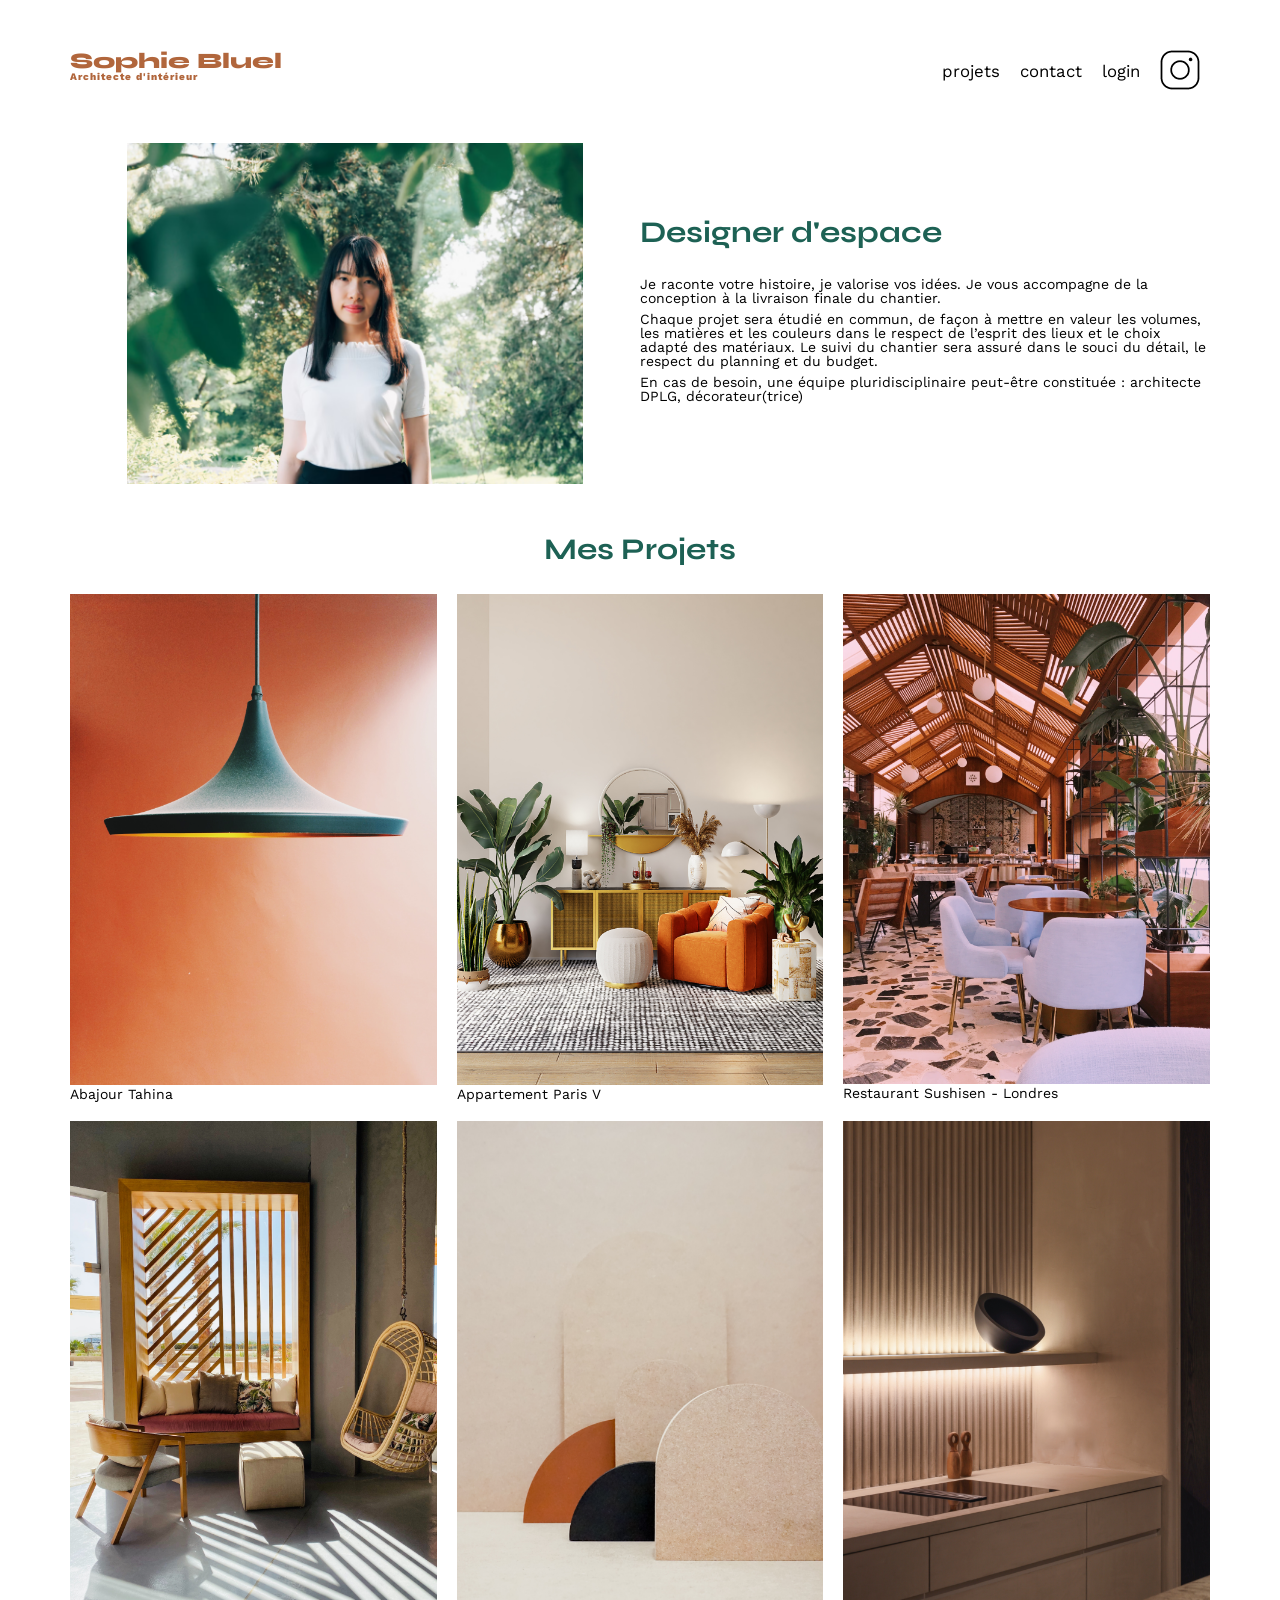
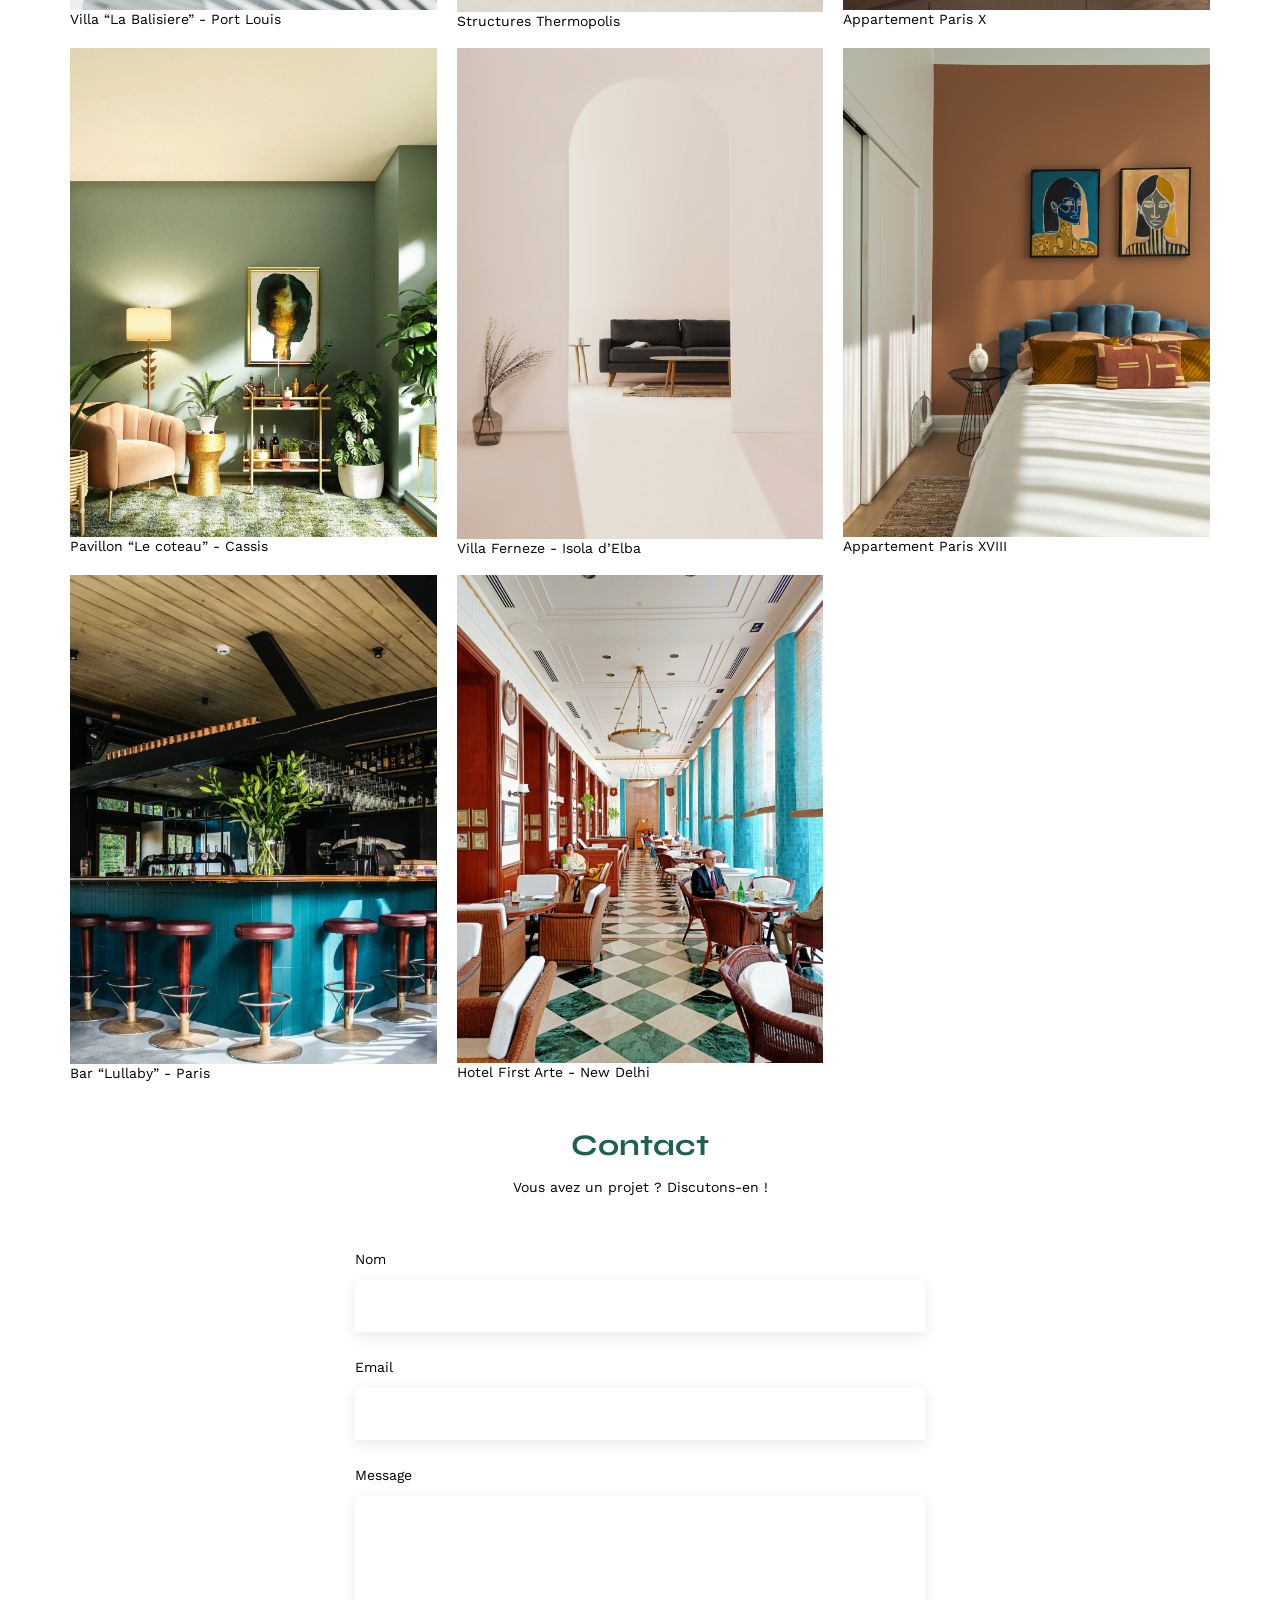
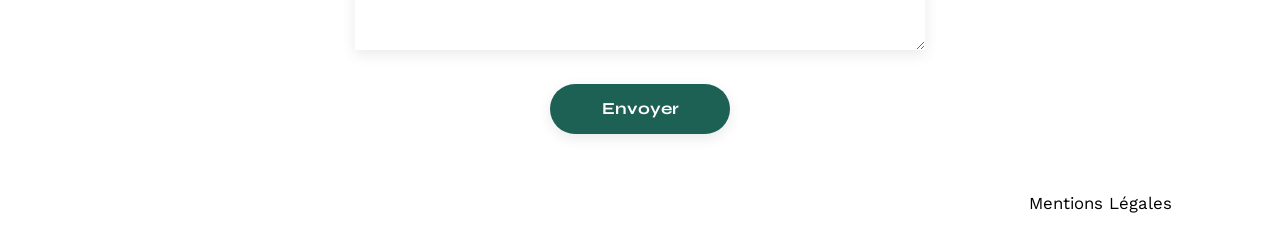
==== FrontEnd/index.html @ 1330e0c8 "init 1" ====
<!DOCTYPE html>
<html lang="fr">
<head>
	<meta charset="UTF-8">
	<title>Sophie Bluel - Architecte d'intérieur</title>
	<meta name="viewport" content="width=device-width, initial-scale=1.0">
	<link rel="preconnect" href="https://fonts.googleapis.com">
	<link rel="preconnect" href="https://fonts.gstatic.com" crossorigin>
	<link href="https://fonts.googleapis.com/css2?family=Syne:wght@700;800&family=Work+Sans&display=swap" rel="stylesheet">
	<meta name="description" content="">
	<link rel="stylesheet" href="./assets/style.css">
</head>
<body>
<header>
	<h1>Sophie Bluel <span>Architecte d'intérieur</span></h1>
	<nav>
		<ul>
			<li>projets</li>
			<li>contact</li>
			<li>login</li>
			<li><img src="./assets/icons/instagram.png" alt="Instagram"></li>
		</ul>
	</nav>
</header>
<main>
	<section id="introduction">
		<figure>
			<img src="./assets/images/sophie-bluel.png" alt="">
		</figure>
		<article>
			<h2>Designer d'espace</h2>
			<p>Je raconte votre histoire, je valorise vos idées. Je vous accompagne de la conception à la livraison finale du chantier.</p>
			<p>Chaque projet sera étudié en commun, de façon à mettre en valeur les volumes, les matières et les couleurs dans le respect de l’esprit des lieux et le choix adapté des matériaux. Le suivi du chantier sera assuré dans le souci du détail, le respect du planning et du budget.</p>
			<p>En cas de besoin, une équipe pluridisciplinaire peut-être constituée : architecte DPLG, décorateur(trice)</p>
		</article>
	</section>
	<section id="portfolio">
		<h2>Mes Projets</h2>
		<div class="gallery">
			<figure>
				<img src="assets/images/abajour-tahina.png" alt="Abajour Tahina">
				<figcaption>Abajour Tahina</figcaption>
			</figure>
			<figure>
				<img src="assets/images/appartement-paris-v.png" alt="Appartement Paris V">
				<figcaption>Appartement Paris V</figcaption>
			</figure>
			<figure>
				<img src="assets/images/restaurant-sushisen-londres.png" alt="Restaurant Sushisen - Londres">
				<figcaption>Restaurant Sushisen - Londres</figcaption>
			</figure>
			<figure>
				<img src="assets/images/la-balisiere.png" alt="Villa “La Balisiere” - Port Louis">
				<figcaption>Villa “La Balisiere” - Port Louis</figcaption>
			</figure>
			<figure>
				<img src="assets/images/structures-thermopolis.png" alt="Structures Thermopolis">
				<figcaption>Structures Thermopolis</figcaption>
			</figure>
			<figure>
				<img src="assets/images/appartement-paris-x.png" alt="Appartement Paris X">
				<figcaption>Appartement Paris X</figcaption>
			</figure>
			<figure>
				<img src="assets/images/le-coteau-cassis.png" alt="Pavillon “Le coteau” - Cassis">
				<figcaption>Pavillon “Le coteau” - Cassis</figcaption>
			</figure>
			<figure>
				<img src="assets/images/villa-ferneze.png" alt="Villa Ferneze - Isola d’Elba">
				<figcaption>Villa Ferneze - Isola d’Elba</figcaption>
			</figure>
			<figure>
				<img src="assets/images/appartement-paris-xviii.png" alt="Appartement Paris XVIII">
				<figcaption>Appartement Paris XVIII</figcaption>
			</figure>
			<figure>
				<img src="assets/images/bar-lullaby-paris.png" alt="Bar “Lullaby” - Paris">
				<figcaption>Bar “Lullaby” - Paris</figcaption>
			</figure>
			<figure>
				<img src="assets/images/hotel-first-arte-new-delhi.png" alt="Hotel First Arte - New Delhi">
				<figcaption>Hotel First Arte - New Delhi</figcaption>
			</figure>
		</div>
	</section>
	<section id="contact">
		<h2>Contact</h2>
		<p>Vous avez un projet ? Discutons-en !</p>
		<form action="#" method="post">
			<label for="name">Nom</label>
			<input type="text" name="name" id="name">
			<label for="email">Email</label>
			<input type="email" name="email" id="email">
			<label for="message">Message</label>
			<textarea name="message" id="message" cols="30" rows="10"></textarea>
			<input type="submit" value="Envoyer">
		</form>
	</section>
</main>

<footer>
	<nav>
		<ul>
			<li>Mentions Légales</li>
		</ul>
	</nav>
</footer>
</body>
</html>
---- FrontEnd/assets/style.css ----
/* http://meyerweb.com/eric/tools/css/reset/
   v2.0 | 20110126
   License: none (public domain)
*/

html, body, div, span, applet, object, iframe,
h1, h2, h3, h4, h5, h6, p, blockquote, pre,
a, abbr, acronym, address, big, cite, code,
del, dfn, em, img, ins, kbd, q, s, samp,
small, strike, strong, sub, sup, tt, var,
b, u, i, center,
dl, dt, dd, ol, ul, li,
fieldset, form, label, legend,
table, caption, tbody, tfoot, thead, tr, th, td,
article, aside, canvas, details, embed,
figure, figcaption, footer, header, hgroup,
menu, nav, output, ruby, section, summary,
time, mark, audio, video {
	margin: 0;
	padding: 0;
	border: 0;
	font-size: 100%;
	font: inherit;
	vertical-align: baseline;
}
/* HTML5 display-role reset for older browsers */
article, aside, details, figcaption, figure,
footer, header, hgroup, menu, nav, section {
	display: block;
}
body {
	line-height: 1;
}
ol, ul {
	list-style: none;
}
blockquote, q {
	quotes: none;
}
blockquote:before, blockquote:after,
q:before, q:after {
	content: '';
	content: none;
}
table {
	border-collapse: collapse;
	border-spacing: 0;
}
/** end reset css**/
body {
	max-width: 1140px;
	margin:auto;
	font-family: 'Work Sans' ;
	font-size: 14px;
}
header {
	display: flex;
	justify-content: space-between;
	margin: 50px 0
}
section {
	margin: 50px 0
}

h1{
	display: flex;
	flex-direction: column;
	font-family: 'Syne';
	font-size: 22px;
	font-weight: 800;
	color: #B1663C
}

h1 > span {
	font-family: 'Work Sans';
	font-size:10px;
	letter-spacing: 0.1em;
;
}

h2{
	font-family: 'Syne';
	font-weight: 700;
	font-size: 30px;
	color: #1D6154
}
nav ul {
	display: flex;
	align-items: center;
	list-style-type: none;

}
nav li {
	padding: 0 10px;
	font-size: 1.2em;
}

li:hover {
	color: #B1663C;
}
#introduction {
	display: flex;
	align-items: center;
}
#introduction figure {
	flex: 1
}
#introduction img {
	display: block;
	margin: auto;
	width: 80%;
}

#introduction article {
	flex: 1
}
#introduction h2 {
	margin-bottom: 1em;
}

#introduction p {
	margin-bottom: 0.5em;
}
#portfolio h2 {
	text-align: center;
	margin-bottom: 1em;
}
.gallery {
	width: 100%;
	display: grid;
	grid-template-columns: 1fr 1fr 1fr;
	grid-column-gap: 20px;
	grid-row-gap: 20px;
}

.gallery img {
	width: 100%;

}
#contact {
	width: 50%;
margin: auto;
}
#contact > * {
	text-align: center;

}
#contact h2{
	margin-bottom: 20px;
}
#contact form {
	text-align: left;
	margin-top:30px;
	display: flex;
	flex-direction: column;
}

#contact input {
	height: 50px;
	font-size: 1.2em;
	border: none;
	box-shadow: 0px 4px 14px rgba(0, 0, 0, 0.09);
}
#contact label {
	margin: 2em 0 1em 0;
}
#contact textarea {
	border: none;
	box-shadow: 0px 4px 14px rgba(0, 0, 0, 0.09);
}

input[type="submit"]{
	font-family: 'Syne';
	font-weight: 700;
	color: white;
	background-color: #1D6154;
	margin : 2em auto ;
	width: 180px;
	text-align: center;
	border-radius: 60px ;
}

footer nav ul {
	display: flex;
	justify-content: flex-end;
	margin: 2em
}
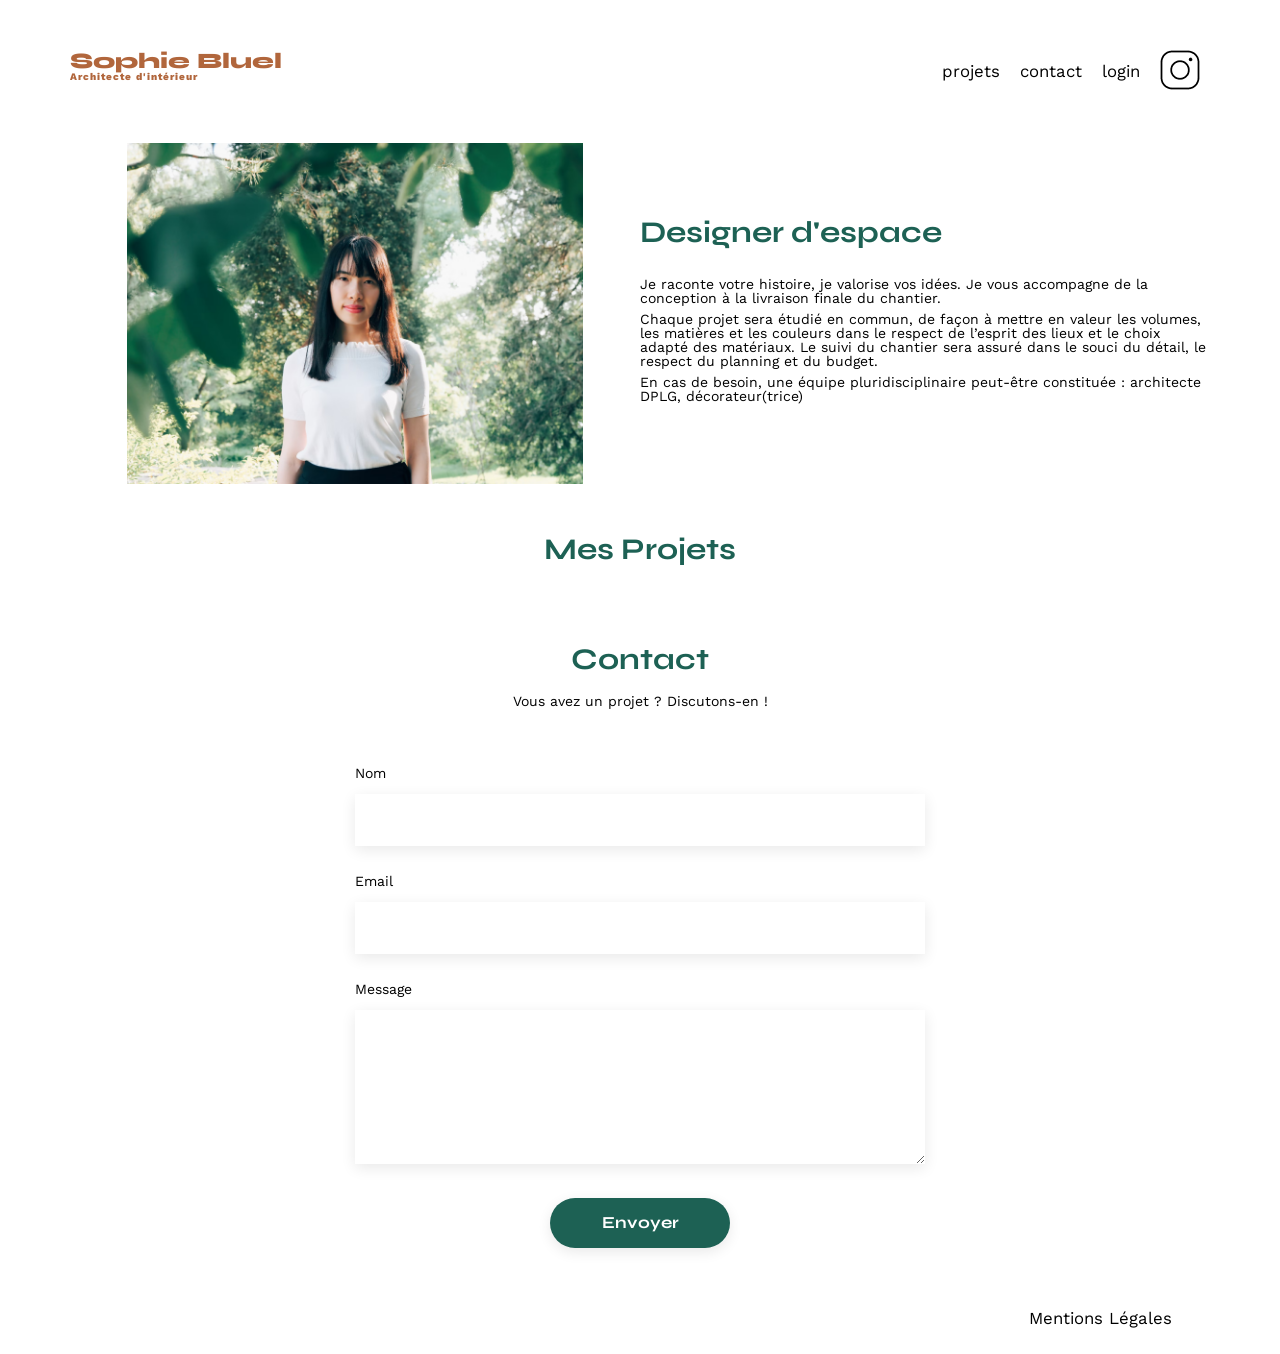
==== commit 0913675b: "Rajout de la gallery photo en JS + de la page login en html" ====
--- a/FrontEnd/index.html
+++ b/FrontEnd/index.html
@@ -9,6 +9,7 @@
 	<link href="https://fonts.googleapis.com/css2?family=Syne:wght@700;800&family=Work+Sans&display=swap" rel="stylesheet">
 	<meta name="description" content="">
 	<link rel="stylesheet" href="./assets/style.css">
+	<script src="gallery.js" defer></script>
 </head>
 <body>
 <header>
@@ -37,50 +38,7 @@
 	<section id="portfolio">
 		<h2>Mes Projets</h2>
 		<div class="gallery">
-			<figure>
-				<img src="assets/images/abajour-tahina.png" alt="Abajour Tahina">
-				<figcaption>Abajour Tahina</figcaption>
-			</figure>
-			<figure>
-				<img src="assets/images/appartement-paris-v.png" alt="Appartement Paris V">
-				<figcaption>Appartement Paris V</figcaption>
-			</figure>
-			<figure>
-				<img src="assets/images/restaurant-sushisen-londres.png" alt="Restaurant Sushisen - Londres">
-				<figcaption>Restaurant Sushisen - Londres</figcaption>
-			</figure>
-			<figure>
-				<img src="assets/images/la-balisiere.png" alt="Villa “La Balisiere” - Port Louis">
-				<figcaption>Villa “La Balisiere” - Port Louis</figcaption>
-			</figure>
-			<figure>
-				<img src="assets/images/structures-thermopolis.png" alt="Structures Thermopolis">
-				<figcaption>Structures Thermopolis</figcaption>
-			</figure>
-			<figure>
-				<img src="assets/images/appartement-paris-x.png" alt="Appartement Paris X">
-				<figcaption>Appartement Paris X</figcaption>
-			</figure>
-			<figure>
-				<img src="assets/images/le-coteau-cassis.png" alt="Pavillon “Le coteau” - Cassis">
-				<figcaption>Pavillon “Le coteau” - Cassis</figcaption>
-			</figure>
-			<figure>
-				<img src="assets/images/villa-ferneze.png" alt="Villa Ferneze - Isola d’Elba">
-				<figcaption>Villa Ferneze - Isola d’Elba</figcaption>
-			</figure>
-			<figure>
-				<img src="assets/images/appartement-paris-xviii.png" alt="Appartement Paris XVIII">
-				<figcaption>Appartement Paris XVIII</figcaption>
-			</figure>
-			<figure>
-				<img src="assets/images/bar-lullaby-paris.png" alt="Bar “Lullaby” - Paris">
-				<figcaption>Bar “Lullaby” - Paris</figcaption>
-			</figure>
-			<figure>
-				<img src="assets/images/hotel-first-arte-new-delhi.png" alt="Hotel First Arte - New Delhi">
-				<figcaption>Hotel First Arte - New Delhi</figcaption>
-			</figure>
+			
 		</div>
 	</section>
 	<section id="contact">
--- a/FrontEnd/assets/style.css
+++ b/FrontEnd/assets/style.css
@@ -186,3 +186,43 @@
 	margin: 2em
 }
 
+.login {
+    width: 50%;
+    margin: auto;
+    margin-bottom: 200px;
+}
+
+.login > * {
+    text-align: center;
+}
+
+.login h2 {
+    margin-bottom: 20px;
+}
+
+.login form {
+    margin-top: 30px;
+    display: flex;
+    flex-direction: column;
+}
+
+.login input {
+    height: 50px;
+    font-size: 1.2em;
+    border: none;
+    box-shadow: 0px 4px 14px rgba(0, 0, 0, 0.09);
+}
+
+.login__mdpoublie {
+    display: block;
+    color: #3D3D3D;
+}
+
+.invalid-input {
+	border: 1px solid red;
+}
+
+.login label {
+	margin: 2em 0 1em 0;
+}
+
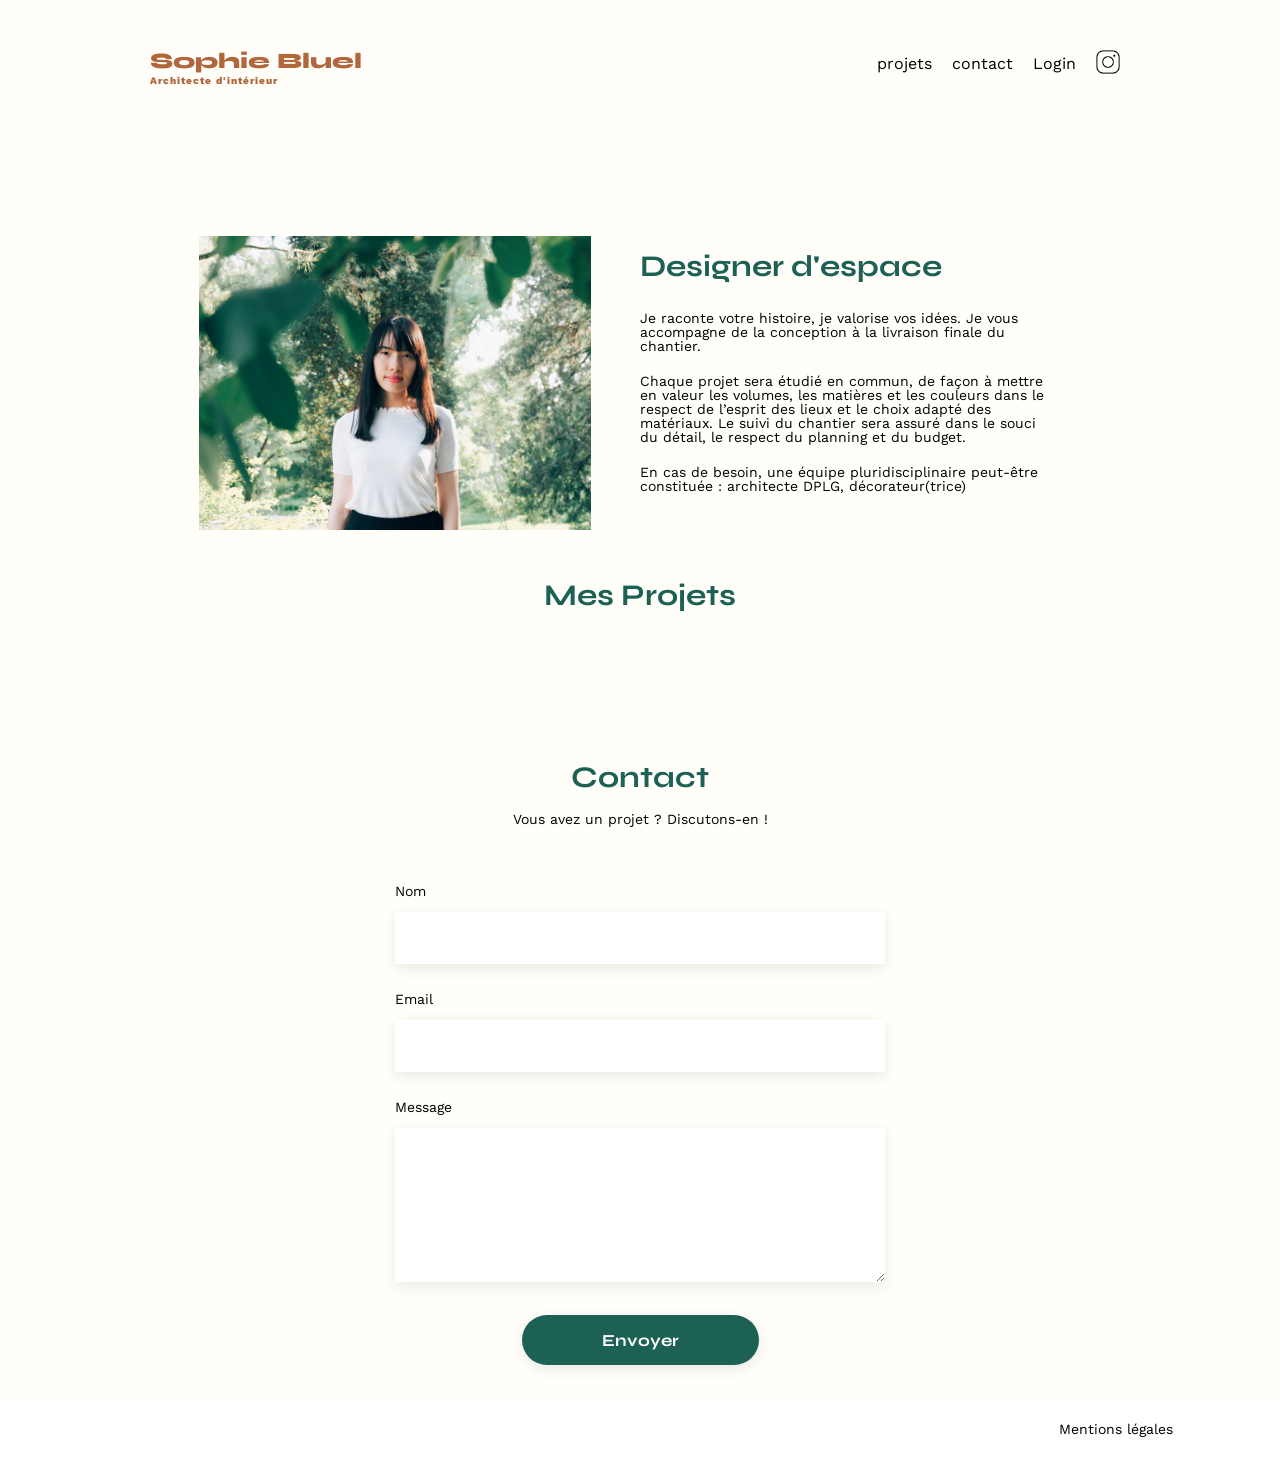
==== commit 7f96a302: "modification commentaire" ====
--- a/FrontEnd/index.html
+++ b/FrontEnd/index.html
@@ -1,67 +1,131 @@
 <!DOCTYPE html>
 <html lang="fr">
 <head>
-	<meta charset="UTF-8">
-	<title>Sophie Bluel - Architecte d'intérieur</title>
-	<meta name="viewport" content="width=device-width, initial-scale=1.0">
-	<link rel="preconnect" href="https://fonts.googleapis.com">
-	<link rel="preconnect" href="https://fonts.gstatic.com" crossorigin>
-	<link href="https://fonts.googleapis.com/css2?family=Syne:wght@700;800&family=Work+Sans&display=swap" rel="stylesheet">
-	<meta name="description" content="">
-	<link rel="stylesheet" href="./assets/style.css">
-	<script src="gallery.js" defer></script>
+    <meta charset="UTF-8">
+    <title>Sophie Bluel - Architecte d'intérieur</title>
+    <meta name="viewport" content="width=device-width, initial-scale=1.0">
+    <link rel="preconnect" href="https://fonts.googleapis.com">
+    <link rel="preconnect" href="https://fonts.gstatic.com" crossorigin>
+    <link href="https://fonts.googleapis.com/css2?family=Syne:wght@700;800&family=Work+Sans&display=swap" rel="stylesheet">
+    <script src="https://kit.fontawesome.com/8f2991717e.js" crossorigin="anonymous"></script>
+    <meta name="description" content="">
+    <link rel="stylesheet" href="./assets/style.css">
+    <!--defer pour que le script soit lu après la page HTML-->
+    <script src="assets/js/api.js" defer></script>
+    <script src="assets/js/script.js" defer></script>
+    <script src="assets/js/function.js"></script>
 </head>
 <body>
 <header>
-	<h1>Sophie Bluel <span>Architecte d'intérieur</span></h1>
-	<nav>
-		<ul>
-			<li>projets</li>
-			<li>contact</li>
-			<li>login</li>
-			<li><img src="./assets/icons/instagram.png" alt="Instagram"></li>
-		</ul>
-	</nav>
+    <h1>Sophie Bluel <span>Architecte d'intérieur</span></h1>
+    <nav>
+        <ul>
+            <li>
+                <a href="#portfolio">projets</a>
+            </li>
+            <li>
+                <a href="#contact">contact</a>
+            </li>
+            <li>
+                <a class="login-link" href="./login.html">Login</a>
+                <a class="logout-link">Logout</a>
+            </li>         
+            <li>
+                <a href="https://www.instagram.com/">
+                    <img class="insta" src="./assets/icons/instagram.png" alt="Instagram">
+                </a>
+            </li>
+        </ul>
+    </nav>
 </header>
 <main>
-	<section id="introduction">
-		<figure>
-			<img src="./assets/images/sophie-bluel.png" alt="">
-		</figure>
-		<article>
-			<h2>Designer d'espace</h2>
-			<p>Je raconte votre histoire, je valorise vos idées. Je vous accompagne de la conception à la livraison finale du chantier.</p>
-			<p>Chaque projet sera étudié en commun, de façon à mettre en valeur les volumes, les matières et les couleurs dans le respect de l’esprit des lieux et le choix adapté des matériaux. Le suivi du chantier sera assuré dans le souci du détail, le respect du planning et du budget.</p>
-			<p>En cas de besoin, une équipe pluridisciplinaire peut-être constituée : architecte DPLG, décorateur(trice)</p>
-		</article>
-	</section>
-	<section id="portfolio">
-		<h2>Mes Projets</h2>
-		<div class="gallery">
-			
-		</div>
-	</section>
-	<section id="contact">
-		<h2>Contact</h2>
-		<p>Vous avez un projet ? Discutons-en !</p>
-		<form action="#" method="post">
-			<label for="name">Nom</label>
-			<input type="text" name="name" id="name">
-			<label for="email">Email</label>
-			<input type="email" name="email" id="email">
-			<label for="message">Message</label>
-			<textarea name="message" id="message" cols="30" rows="10"></textarea>
-			<input type="submit" value="Envoyer">
-		</form>
-	</section>
+    <!-- Modale -->
+    <aside id="modal-overlay" class="display-none" role="dialog">
+        <div class="modal-content">
+            <i class=" close-modal-button fa-solid fa-xmark fa-lg"></i>
+            <h3 class="modal-gallery-title">Galerie photo</h3>
+            <div class="modal-gallery"></div>
+            <!-- Form -->
+            <i class="modal-arrow-button fa-solid fa-arrow-left fa-lg display-none" aria-hidden="true"></i>
+            <h3 class="modal-add-title display-none">Ajouter photo</h3>
+            <form class="display-none" id="addImgForm" name="addImgForm">
+                <div class="img-form">
+                    <div class="img-add" id="file">
+                        <i class="imgIcon fa-regular fa-image" aria-hidden="true"></i>
+                        <img src="#" alt="Prévisualisation de l'image"
+                            class="preview-img display-none" id="preview">
+                        <div class="button-add">
+                            <input type="file" name="image" required>
+                            + Ajouter photo
+                        </div>
+                        <p class="add-text">jpg, png : 4mo max</p>
+                        <p class="error"></p>
+                    </div>
+                        <label for="title">Titre</label>
+                        <input type="text" name="title" id="title" required>
+                        <label for="category">Catégorie</label>
+                        <select name="category" id="category" required>
+                            <option value="" label=" "></option>
+                        </select>
+                        <hr>
+                        <input type="submit" class="modal-img-button disabled" value="Valider">
+                </div>
+            </form>
+            <!-- Fin form-->
+            <hr id="hrModalGallery">
+
+            <button id="nextPage" class="modal-img-button">Ajouter une photo</button>
+        </div>
+    </aside>
+    <!-- Fin modal -->
+    <!-- Mode édit -->
+    <div class="mode-edit-overlay display-none">
+        <i class="fa-regular fa-pen-to-square" aria-hidden="true"></i>
+        <p>Mode édition</p>
+    </div>
+    <!-- Fin mode édit -->
+    <section id="introduction">
+        <figure>
+            <img src="./assets/images/sophie-bluel.png" alt="">
+        </figure>
+        <article>
+            <h2>Designer d'espace</h2>
+            <p>Je raconte votre histoire, je valorise vos idées. Je vous accompagne de la conception à la livraison finale du chantier.</p>
+            <p>Chaque projet sera étudié en commun, de façon à mettre en valeur les volumes, les matières et les couleurs dans le respect de l’esprit des lieux et le choix adapté des matériaux. Le suivi du chantier sera assuré dans le souci du détail, le respect du planning et du budget.</p>
+            <p>En cas de besoin, une équipe pluridisciplinaire peut-être constituée : architecte DPLG, décorateur(trice)</p>
+        </article>
+    </section>
+    <section id="portfolio">
+        <div class="portfolio-text">
+            <h2>Mes Projets</h2>
+            	<!-- Modal modifier -->
+				<a class="edit-modif display-none">
+					<i class="fa-regular fa-pen-to-square" aria-hidden="true"></i>
+					<span>modifier</span>
+				</a>
+                <!--  -->
+        </div>
+        <div class="filter__links"></div>
+        <div class="gallery"></div>
+    </section>
+    <section id="contact">
+        <h2>Contact</h2>
+        <p>Vous avez un projet ? Discutons-en !</p>
+        <form action="#" method="post">
+            <label for="name">Nom</label>
+            <input type="text" name="name" id="name">
+            <label for="email">Email</label>
+            <input type="email" name="email" id="email">
+            <label for="message">Message</label>
+            <textarea name="message" id="message" cols="30" rows="10"></textarea>
+            <input type="submit" value="Envoyer">
+        </form>
+    </section>
 </main>
-
 <footer>
-	<nav>
-		<ul>
-			<li>Mentions Légales</li>
-		</ul>
-	</nav>
+    <div class="container">
+        <p class="info_hover">Mentions légales</p>
+    </div>
 </footer>
 </body>
 </html>
--- a/FrontEnd/assets/style.css
+++ b/FrontEnd/assets/style.css
@@ -13,7 +13,7 @@
 fieldset, form, label, legend,
 table, caption, tbody, tfoot, thead, tr, th, td,
 article, aside, canvas, details, embed,
-figure, figcaption, footer, header, hgroup,
+figure, figcaption, header, hgroup,
 menu, nav, output, ruby, section, summary,
 time, mark, audio, video {
 	margin: 0;
@@ -25,7 +25,7 @@
 }
 /* HTML5 display-role reset for older browsers */
 article, aside, details, figcaption, figure,
-footer, header, hgroup, menu, nav, section {
+header, hgroup, menu, nav, section {
 	display: block;
 }
 body {
@@ -48,16 +48,29 @@
 }
 /** end reset css**/
 body {
-	max-width: 1140px;
-	margin:auto;
+	max-width: 1440px;
+	margin: auto;
 	font-family: 'Work Sans' ;
 	font-size: 14px;
+	background: #FFFEF8;
 }
 header {
 	display: flex;
 	justify-content: space-between;
-	margin: 50px 0
-}
+	margin: 50px 150px 150px;
+}
+
+main {
+	margin: 0 150px;
+}
+
+a,
+button,
+li,
+input[type="submit"] {
+	cursor: pointer;
+}
+
 section {
 	margin: 50px 0
 }
@@ -68,7 +81,8 @@
 	font-family: 'Syne';
 	font-size: 22px;
 	font-weight: 800;
-	color: #B1663C
+	color: #B1663C;
+	gap: 4px;
 }
 
 h1 > span {
@@ -84,6 +98,8 @@
 	font-size: 30px;
 	color: #1D6154
 }
+
+/* NAV */
 nav ul {
 	display: flex;
 	align-items: center;
@@ -92,12 +108,39 @@
 }
 nav li {
 	padding: 0 10px;
-	font-size: 1.2em;
-}
-
-li:hover {
+	font-weight: 400;
+	font-size: 16px;
+	cursor: pointer;
+}
+/* li and link */
+li:hover,
+li a:visited:hover,
+li a:hover {
 	color: #B1663C;
 }
+li a {
+	text-decoration: none;
+	color: black;
+}
+a {
+	text-decoration: none;
+}
+
+li a:visited {
+	color: black;
+}
+
+/* link */
+.active {
+	font-weight: 900;
+	font-size: 18px;
+}
+
+.insta {
+	width: 24px;
+	height: 24px;
+}
+/* Introduction */
 #introduction {
 	display: flex;
 	align-items: center;
@@ -119,12 +162,49 @@
 }
 
 #introduction p {
-	margin-bottom: 0.5em;
-}
+	margin-bottom: 1.5em;
+	width: 404px;
+}
+
+/* PORTFOLIO */
 #portfolio h2 {
 	text-align: center;
 	margin-bottom: 1em;
 }
+
+.portfolio-text {
+	position: relative;
+}
+
+.filter__links {
+	display: flex;
+	margin: 51px;
+	gap: 10px;
+	justify-content: center;
+}
+
+.filter__links a {
+    text-align: center;
+    font-family: Syne;
+    font-size: 16px;
+    font-style: normal;
+    font-weight: 700;
+    line-height: normal;
+    text-align: center;
+    min-width: 100px;
+    padding: 9px;
+    color: #1D6154;
+    border-radius: 60px;
+    border: 1px solid #1D6154;
+    text-decoration: none;
+}
+
+.filter__links .active,
+.filter__links .filters:hover {
+	color: #fff;
+	background-color: #1D6154;
+}
+
 .gallery {
 	width: 100%;
 	display: grid;
@@ -137,9 +217,10 @@
 	width: 100%;
 
 }
+/* Contact */
 #contact {
 	width: 50%;
-margin: auto;
+	margin: auto;
 }
 #contact > * {
 	text-align: center;
@@ -175,17 +256,12 @@
 	color: white;
 	background-color: #1D6154;
 	margin : 2em auto ;
-	width: 180px;
+	width: 237px;
 	text-align: center;
 	border-radius: 60px ;
 }
 
-footer nav ul {
-	display: flex;
-	justify-content: flex-end;
-	margin: 2em
-}
-
+/* login */
 .login {
     width: 50%;
     margin: auto;
@@ -225,4 +301,283 @@
 .login label {
 	margin: 2em 0 1em 0;
 }
-
+  
+/* login */
+
+footer {
+	display: flex;
+	height: 60px;
+	justify-content: flex-end;
+	background: #fff;
+}
+
+.container {
+	display: flex;
+	align-items: center;
+	position: relative;
+	right: 107px;
+}
+.info_hover:hover {
+	color: #B1663C;
+}
+
+/* Modal */
+.mode-edit-overlay {
+	display: inline-flex;
+	position: absolute;
+	top: 0;
+	left: 0;
+	width: 100%;
+	height: 50px;
+	background-color: #000;
+	color: #FFF;
+	align-items: center;
+	justify-content: center;
+	z-index: 9999;
+	font-size: 16px;
+	font-weight: 400;
+	gap: 21px;
+}
+
+.edit-modif {
+	display: flex;
+	gap: 10px;
+	position: absolute;
+	top: 9px;
+	left: calc(50% + 111px);
+	margin-left: 10px;
+	color: #000;
+}
+
+#modal-overlay {
+	position: fixed;
+	top: 0px;
+	left: 0px;
+	width: 100%;
+	height: 100%;
+	background-color: rgba(0, 0, 0, 0.30);
+	z-index: 9999;
+}
+
+.modal-content {
+	border-radius: 10px;
+	position: absolute;
+	top: 50%;
+	left: 50%;
+	margin: 2em auto;
+	transform: translate(-50%, -50%);
+	background-color: white;
+	padding: 60px 105px 45px 105px;
+	text-align: center;
+}
+
+.modal-content hr {
+	height: 1px;
+	background-color: #B3B3B3;
+	border: none;
+	margin-bottom: 38px;
+}
+
+.modal-content .modal-img-button {
+	height: 36px;
+	font-size: 14px;
+	font-family: 'Syne';
+	font-weight: 700;
+	color: white;
+	background-color: #1D6154;
+	padding: 10px 49px;
+	text-align: center;
+	border-radius: 60px;
+}
+
+.modal-img-button {
+	width: 237px;
+	margin: 2em auto 10px auto;
+	border: transparent;
+}
+
+.close-modal-button {
+	width: 22px;
+	height: 22px;
+	position: absolute;
+	top: 26px;
+	right: 30px;
+	cursor: pointer;
+	display: flex;
+	justify-content: center;
+	align-items: center;
+}
+
+.modal-gallery-title,
+.modal-add-title {
+	color: #000;
+	text-align: center;
+	font-family: Work Sans;
+	font-size: 26px;
+	font-style: normal;
+	font-weight: 400;
+	line-height: normal;
+}
+
+.modal-gallery {
+	margin-top: 46px;
+	margin-bottom: 67px;
+	display: grid;
+	align-items: center;
+	width: 420px;
+	grid-template-columns: repeat(5, 1fr);
+	grid-gap: 6px;
+	grid-row-gap: 26px;
+}
+
+.modal-gallery img {
+	max-height: 105px;
+	max-width: 78px;
+}
+
+.delete-icon {
+	color: white;
+	background-color: black;
+	position: absolute;
+	top: 6px;
+	right: 6px;
+	width: 17px;
+	height: 17px;
+	display: flex;
+	justify-content: center;
+	align-items: center;
+	border-radius: 2px;
+}
+
+.modal-arrow-button {
+	display: flex;
+	width: 21px;
+	height: 18px;
+	position: absolute;
+	top: 27px;
+	left: 30px;
+	cursor: pointer;
+	justify-content: center;
+	align-items: center;
+}
+
+#addImgForm .img-form {
+	margin-top: 46px;
+	width: 420px;
+	display: flex;
+	flex-direction: column;
+}
+
+.img-add {
+	display: flex;
+	gap: 7px;
+	flex-direction: column;
+	justify-content: center;
+	align-items: center;
+	width: 420px;
+	height: 169px;
+	flex-shrink: 0;
+	border-radius: 3px;
+	background: #E8F1F6;
+}
+
+.img-add .imgIcon {
+	font-size: 68px;
+	color: #B9C5CC;
+}
+
+.preview-img {
+	height: 100%;
+}
+
+.error {
+	color: red;
+	text-align: center;
+	font-family: Work Sans;
+	font-size: 12px;
+	font-style: normal;
+	font-weight: 400;
+	line-height: normal;
+}
+
+.error-input {
+	border: 2px solid red !important;
+}
+
+.error-message {
+	color: red;
+	margin-top: 4px;
+  }
+
+.button-add {
+	width: auto !important;
+	border-radius: 50px;
+	background: #CBD6DC;
+	padding: 10px 33px;
+	text-align: center;
+	position: relative;
+	display: inline-block;
+	overflow: hidden;
+	z-index: 3;
+	white-space: nowrap;
+}
+
+.button-add input {
+	position: absolute;
+	left: 0;
+	top: 0;
+	width: 100%;
+	height: 105%;
+	cursor: pointer;
+	opacity: 0;
+}
+
+.add-text {
+	color: #444;
+	text-align: center;
+	font-family: Work Sans;
+	font-size: 10px;
+	font-style: normal;
+	font-weight: 400;
+	line-height: normal;
+}
+
+.img-form input,
+.img-form select {
+	background-color: white;
+	height: 50px;
+	font-family: Work Sans;
+	font-size: 14px;
+	font-weight: 400;
+	border: none;
+	box-shadow: 0px 4px 14px rgba(0, 0, 0, 0.09);
+
+}
+
+.img-form hr {
+	display: block;
+	height: 1px;
+	background-color: #B3B3B3;
+	border: none;
+	margin-bottom: 38px;
+}
+
+#addImgForm label {
+	text-align: start;
+	margin: 2em 0 1em 0;
+}
+
+#addImgForm hr {
+	margin: 0px;
+	margin-top: 47px;
+}
+
+.display-none {
+	display: none !important;
+}
+
+.disabled {
+	color: white !important;
+	background-color: #A7A7A7 !important;
+}
+
